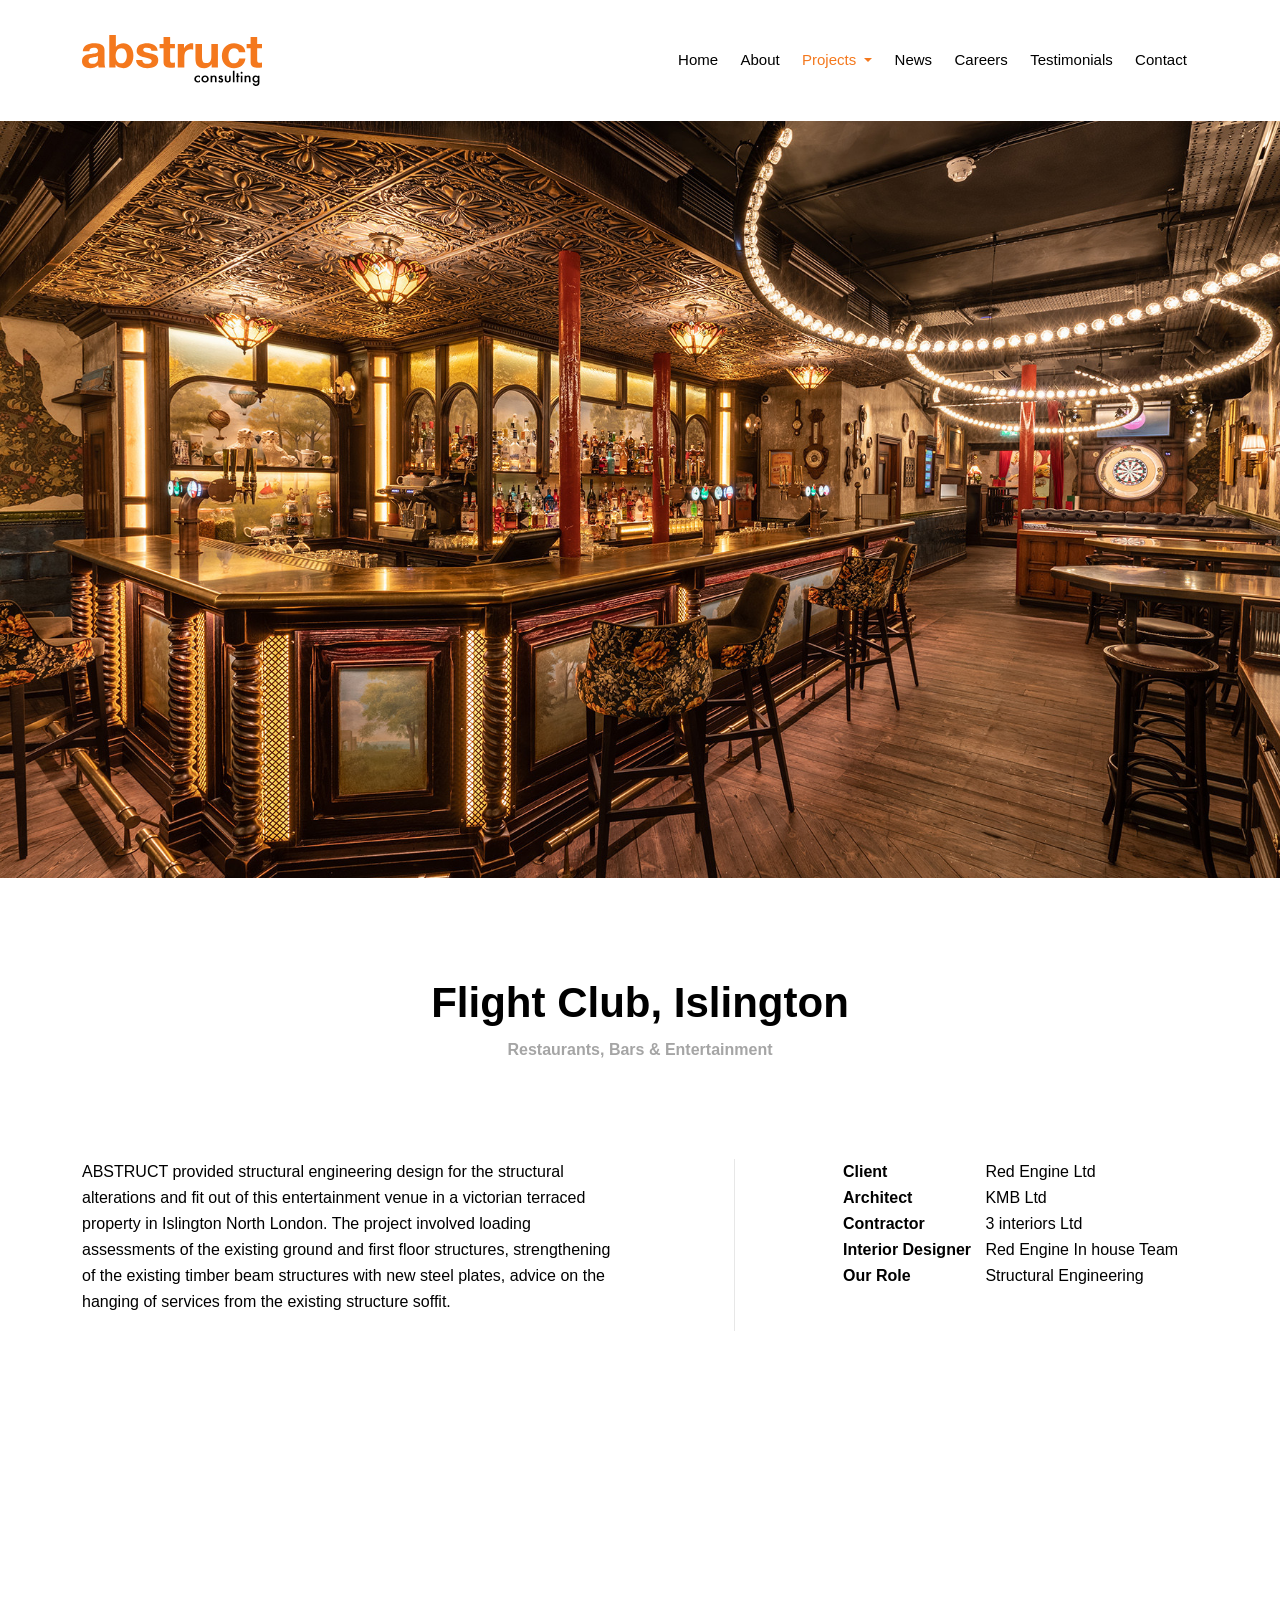
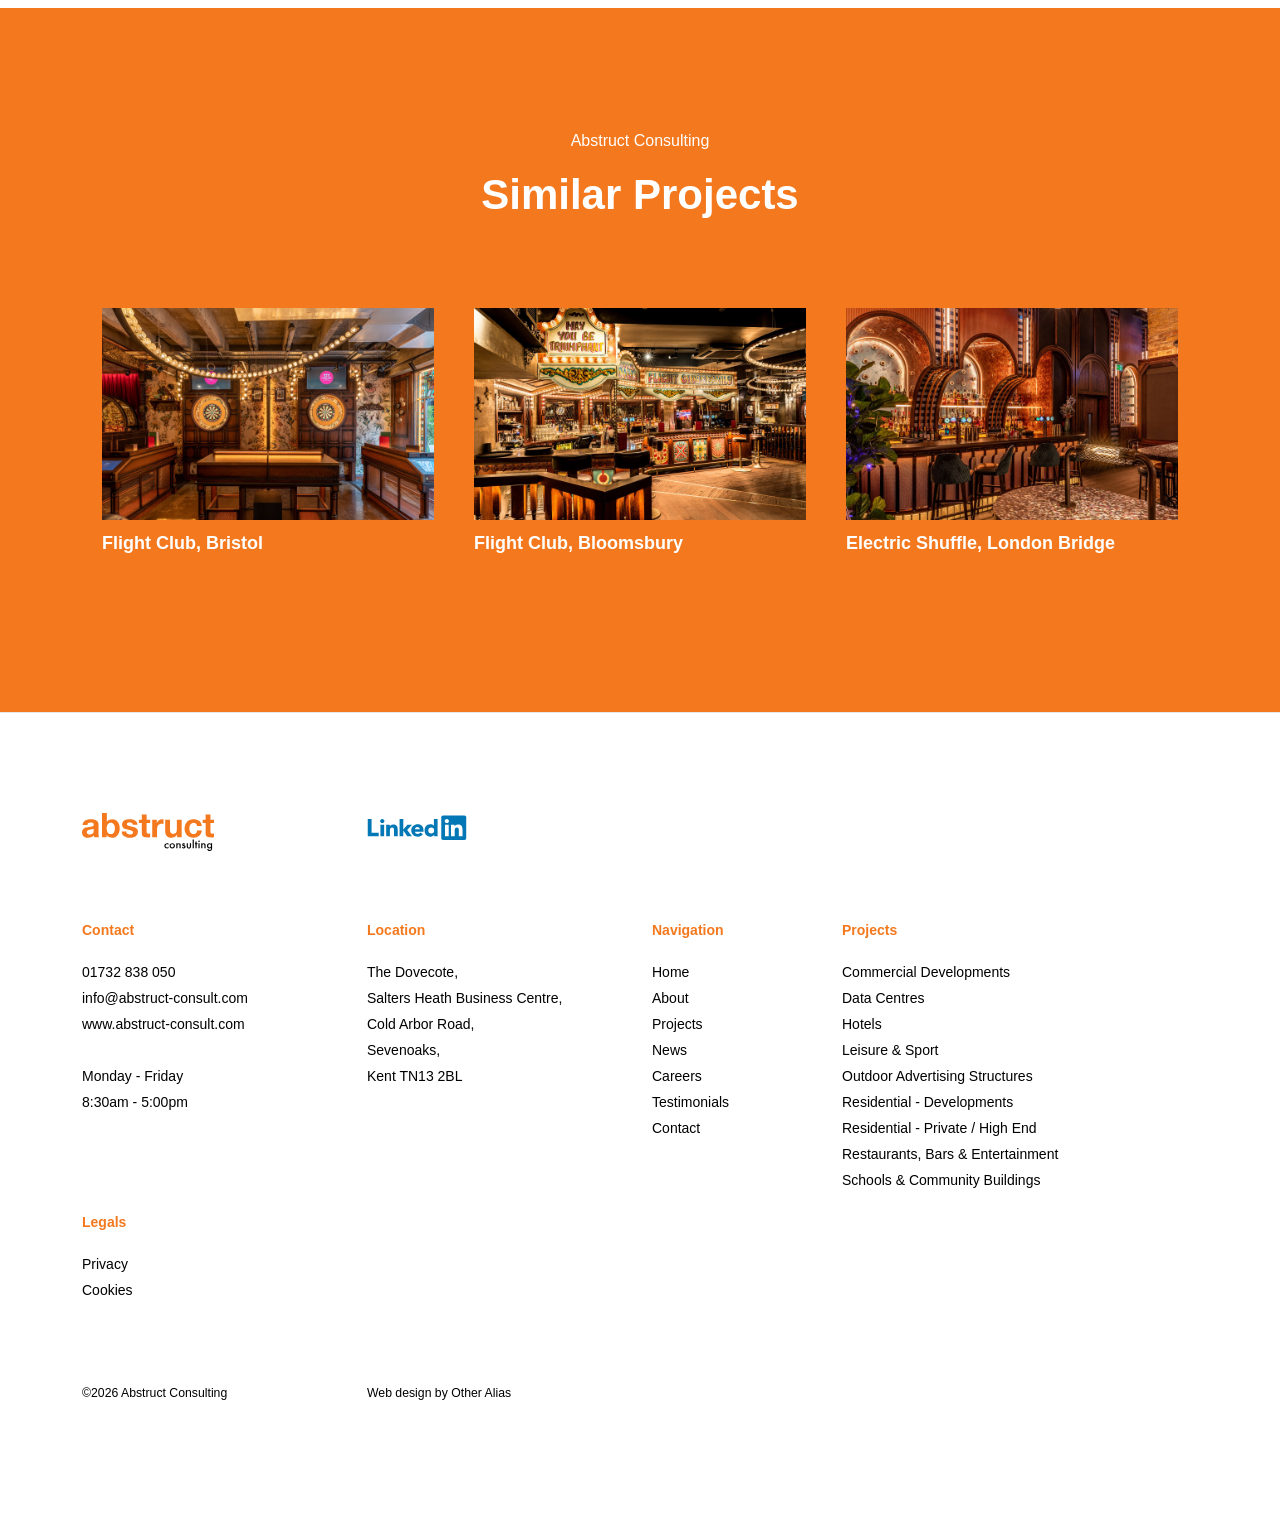
==== index.html @ fee6151c "ok" ====
<!DOCTYPE html>
<!-- saved from url=(0068)https://www.abstruct-consult.com/projects/view/flight-club-islington -->
<html lang="en"><head><meta http-equiv="Content-Type" content="text/html; charset=UTF-8">
	
	<meta name="viewport" content="width=device-width">
	<meta name="author" content="Other Alias">

	

	<title>Flight Club, Islington</title>
    <meta name="keywords" content="Abstruct Consulting, Expert structural, civil engineering">
    <meta name="description" content="Abstruct consulting is a UK based practice offering expert structural and civil engineering advice and design services on a large variety of projects.">
    <link rel="canonical" href="https://www.abstruct-consult.com/projects/view/flight-club-islington">
    <meta name="robots" content="INDEX, FOLLOW">
    <!-- Open Graph -->
    <meta property="og:title" content="Flight Club, Islington">
    <meta property="og:description" content="Abstruct consulting is a UK based practice offering expert structural and civil engineering advice and design services on a large variety of projects.">
    <meta property="og:type" content="article">
    
    <meta property="og:image" content="https://www.abstruct-consult.com/images/uploads/general/share.jpg">
    <!-- Twitter Card -->
    <meta property="twitter:title" content="Flight Club, Islington">
    <meta property="twitter:card" content="summary">
    <meta property="twitter:description" content="Abstruct consulting is a UK based practice offering expert structural and civil engineering advice and design services on a large variety of projects.">
    <meta property="twitter:image" content="https://www.abstruct-consult.com/images/uploads/general/share.jpg">

	<link rel="icon" href="https://www.abstruct-consult.com/assets/images/favicon.png">
	<link rel="apple-touch-icon" href="https://www.abstruct-consult.com/assets/images/apple-touch-icon.png">
	<link rel="stylesheet" href="./index_files/bootstrap.min.css">
	<link rel="stylesheet" href="./index_files/aos.min.css">
	<link rel="stylesheet" href="./index_files/all.min.css">
	<link rel="stylesheet" type="text/css" href="./index_files/slick.css">
	<link rel="stylesheet" type="text/css" href="./index_files/slick-theme.css">
	<link href="./index_files/custom.css" rel="stylesheet">

	<!-- Google tag (gtag.js) -->
	<script async="" src="./index_files/js"></script>
	<script>
        window.dataLayer = window.dataLayer || [];
        function gtag(){dataLayer.push(arguments);}
        gtag('js', new Date());

        gtag('config', 'G-FMLSV038MN');
	</script>


</head>
<body>

<nav class="navbar navbar-expand-lg navbar-light bg-white">
	<div class="container ptd1 ptm1 pbd1 pbm1">
		<a class="navbar-brand" href="https://www.abstruct-consult.com/">
			<img src="./index_files/abstruct-logo.svg" alt="Abstruct Consulting" width="180" class="">
		</a>
		<button class="navbar-toggler collapsed d-flex d-lg-none flex-column justify-content-around" type="button" data-bs-toggle="collapse" data-bs-target="#navbarSupportedContent" aria-controls="navbarSupportedContent" aria-expanded="false" aria-label="Toggle navigation">
			<span class="toggler-icon top-bar"></span>
			<span class="toggler-icon middle-bar"></span>
			<span class="toggler-icon bottom-bar"></span>
		</button>
		<div class="collapse navbar-collapse" id="navbarSupportedContent">

			<ul class="navbar-nav ms-auto mb-2 mb-lg-0">
				<li class="nav-item">
					<a class="nav-link " aria-current="page" href="https://www.abstruct-consult.com/">Home</a>
				</li>
				<li class="nav-item">
					<a class="nav-link " href="https://www.abstruct-consult.com/about">About</a>
				</li>
				<li class="nav-item dropdown">
					<a class="nav-link active dropdown-toggle" href="https://www.abstruct-consult.com/projects/view/flight-club-islington#" id="navbarDropdown" role="button" data-bs-toggle="dropdown" aria-expanded="false">
						Projects
					</a>
					<ul class="dropdown-menu" aria-labelledby="navbarDropdown">
						
							<li><a class="dropdown-item" href="https://www.abstruct-consult.com/projects/commercial-developments">Commercial Developments</a></li>
							<li><hr class="dropdown-divider"></li>
						
							<li><a class="dropdown-item" href="https://www.abstruct-consult.com/projects/data-centres">Data Centres</a></li>
							<li><hr class="dropdown-divider"></li>
						
							<li><a class="dropdown-item" href="https://www.abstruct-consult.com/projects/hotels">Hotels</a></li>
							<li><hr class="dropdown-divider"></li>
						
							<li><a class="dropdown-item" href="https://www.abstruct-consult.com/projects/leisure-sport">Leisure &amp; Sport</a></li>
							<li><hr class="dropdown-divider"></li>
						
							<li><a class="dropdown-item" href="https://www.abstruct-consult.com/projects/outdoor-advertising-structures">Outdoor Advertising Structures</a></li>
							<li><hr class="dropdown-divider"></li>
						
							<li><a class="dropdown-item" href="https://www.abstruct-consult.com/projects/residential-developments">Residential - Developments</a></li>
							<li><hr class="dropdown-divider"></li>
						
							<li><a class="dropdown-item" href="https://www.abstruct-consult.com/projects/residential-private-high-end">Residential - Private / High End</a></li>
							<li><hr class="dropdown-divider"></li>
						
							<li><a class="dropdown-item" href="https://www.abstruct-consult.com/projects/restaurants-bars-entertainment">Restaurants, Bars &amp; Entertainment</a></li>
							<li><hr class="dropdown-divider"></li>
						
							<li><a class="dropdown-item" href="https://www.abstruct-consult.com/projects/schools-community-buildings">Schools &amp; Community Buildings</a></li>
							
					</ul>
				</li>
				<li class="nav-item">
					<a class="nav-link " href="https://www.abstruct-consult.com/news">News</a>
				</li>
				<li class="nav-item">
					<a class="nav-link " href="https://www.abstruct-consult.com/careers">Careers</a>
				</li>
				<li class="nav-item">
					<a class="nav-link " href="https://www.abstruct-consult.com/testimonials">Testimonials</a>
				</li>
				<li class="nav-item">
					<a class="nav-link " href="https://www.abstruct-consult.com/contact">Contact</a>
				</li>
			</ul>

		</div>
	</div>
</nav>


	<!-- START SLICK CAROUSEL MOBILE -->
	<div class="slick d-lg-none slick-initialized slick-slider" style=""><button class="slick-prev slick-arrow" aria-label="Previous" type="button" style="">Previous</button>

		
			<div class="slick-list draggable" style="height: 0px;"><div class="slick-track" style="opacity: 1; width: 0px; transform: translate3d(0px, 0px, 0px);"><div class="slick-slide slick-cloned" data-slick-index="-1" id="" aria-hidden="true" tabindex="-1" style="width: 0px;">
				<div class="wide d-flex align-items-center" style="background-image:url(&#39;https://www.abstruct-consult.com/images/uploads/projects/_lg/FC-ISLINGTON-53.jpg&#39;);background-position: center top;">
					<div class="slick-hero-text">
						<span class="text-shadow">Flight Club, Islington</span>
					</div>
				</div>
			</div><div class="slick-slide" data-slick-index="0" aria-hidden="true" tabindex="-1" style="width: 0px;">
				<div class="wide d-flex align-items-center" style="background-image:url(&#39;https://www.abstruct-consult.com/images/uploads/projects/_lg/FC-ISLINGTON-6.jpg&#39;);background-position: center top;">
					<div class="slick-hero-text">
						<span class="text-shadow">Flight Club, Islington</span>
					</div>
				</div>
			</div><div class="slick-slide" data-slick-index="1" aria-hidden="true" tabindex="-1" style="width: 0px;">
				<div class="wide d-flex align-items-center" style="background-image:url(&#39;https://www.abstruct-consult.com/images/uploads/projects/_lg/FC-ISLINGTON-69.jpg&#39;);background-position: center top;">
					<div class="slick-hero-text">
						<span class="text-shadow">Flight Club, Islington</span>
					</div>
				</div>
			</div><div class="slick-slide slick-current slick-active" data-slick-index="2" aria-hidden="false" tabindex="0" style="width: 0px;">
				<div class="wide d-flex align-items-center" style="background-image:url(&#39;https://www.abstruct-consult.com/images/uploads/projects/_lg/FC-ISLINGTON-3.jpg&#39;);background-position: center top;">
					<div class="slick-hero-text">
						<span class="text-shadow">Flight Club, Islington</span>
					</div>
				</div>
			</div><div class="slick-slide" data-slick-index="3" aria-hidden="true" tabindex="-1" style="width: 0px;">
				<div class="wide d-flex align-items-center" style="background-image:url(&#39;https://www.abstruct-consult.com/images/uploads/projects/_lg/FC-ISLINGTON-58.jpg&#39;);background-position: center top;">
					<div class="slick-hero-text">
						<span class="text-shadow">Flight Club, Islington</span>
					</div>
				</div>
			</div><div class="slick-slide" data-slick-index="4" aria-hidden="true" tabindex="-1" style="width: 0px;">
				<div class="wide d-flex align-items-center" style="background-image:url(&#39;https://www.abstruct-consult.com/images/uploads/projects/_lg/FC-ISLINGTON-53.jpg&#39;);background-position: center top;">
					<div class="slick-hero-text">
						<span class="text-shadow">Flight Club, Islington</span>
					</div>
				</div>
			</div><div class="slick-slide slick-cloned" data-slick-index="5" id="" aria-hidden="true" tabindex="-1" style="width: 0px;">
				<div class="wide d-flex align-items-center" style="background-image:url(&#39;https://www.abstruct-consult.com/images/uploads/projects/_lg/FC-ISLINGTON-6.jpg&#39;);background-position: center top;">
					<div class="slick-hero-text">
						<span class="text-shadow">Flight Club, Islington</span>
					</div>
				</div>
			</div><div class="slick-slide slick-cloned" data-slick-index="6" id="" aria-hidden="true" tabindex="-1" style="width: 0px;">
				<div class="wide d-flex align-items-center" style="background-image:url(&#39;https://www.abstruct-consult.com/images/uploads/projects/_lg/FC-ISLINGTON-69.jpg&#39;);background-position: center top;">
					<div class="slick-hero-text">
						<span class="text-shadow">Flight Club, Islington</span>
					</div>
				</div>
			</div><div class="slick-slide slick-cloned" data-slick-index="7" id="" aria-hidden="true" tabindex="-1" style="width: 0px;">
				<div class="wide d-flex align-items-center" style="background-image:url(&#39;https://www.abstruct-consult.com/images/uploads/projects/_lg/FC-ISLINGTON-3.jpg&#39;);background-position: center top;">
					<div class="slick-hero-text">
						<span class="text-shadow">Flight Club, Islington</span>
					</div>
				</div>
			</div><div class="slick-slide slick-cloned" data-slick-index="8" id="" aria-hidden="true" tabindex="-1" style="width: 0px;">
				<div class="wide d-flex align-items-center" style="background-image:url(&#39;https://www.abstruct-consult.com/images/uploads/projects/_lg/FC-ISLINGTON-58.jpg&#39;);background-position: center top;">
					<div class="slick-hero-text">
						<span class="text-shadow">Flight Club, Islington</span>
					</div>
				</div>
			</div><div class="slick-slide slick-cloned" data-slick-index="9" id="" aria-hidden="true" tabindex="-1" style="width: 0px;">
				<div class="wide d-flex align-items-center" style="background-image:url(&#39;https://www.abstruct-consult.com/images/uploads/projects/_lg/FC-ISLINGTON-53.jpg&#39;);background-position: center top;">
					<div class="slick-hero-text">
						<span class="text-shadow">Flight Club, Islington</span>
					</div>
				</div>
			</div></div></div>
		
			
		
			
		
			
		
			
		

	<button class="slick-next slick-arrow" aria-label="Next" type="button" style="">Next</button></div>
	<!-- END SLICK CAROUSEL MOBILE -->

	<!-- START SLICK CAROUSEL -->
	<div class="slick d-none d-lg-block slick-initialized slick-slider"><button class="slick-prev slick-arrow" aria-label="Previous" type="button" style="">Previous</button>

		
			<div class="slick-list draggable" style="height: 756.797px;"><div class="slick-track" style="opacity: 1; width: 15136px; transform: translate3d(-2752px, 0px, 0px);"><div class="slick-slide slick-cloned" data-slick-index="-1" id="" aria-hidden="true" tabindex="-1" style="width: 1376px;">
				<img src="./index_files/FC-ISLINGTON-53.jpg" class="img-fluid" width="100%" alt="Flight Club, Islington">
			</div><div class="slick-slide" data-slick-index="0" aria-hidden="true" tabindex="-1" style="width: 1376px;">
				<img src="./index_files/FC-ISLINGTON-6.jpg" class="img-fluid" width="100%" alt="Flight Club, Islington">
			</div><div class="slick-slide slick-current slick-active" data-slick-index="1" aria-hidden="false" tabindex="0" style="width: 1376px;">
				<img src="./index_files/FC-ISLINGTON-69.jpg" class="img-fluid" width="100%" alt="Flight Club, Islington">
			</div><div class="slick-slide" data-slick-index="2" aria-hidden="true" tabindex="-1" style="width: 1376px;">
				<img src="./index_files/FC-ISLINGTON-3.jpg" class="img-fluid" width="100%" alt="Flight Club, Islington">
			</div><div class="slick-slide" data-slick-index="3" aria-hidden="true" tabindex="-1" style="width: 1376px;">
				<img src="./index_files/FC-ISLINGTON-58.jpg" class="img-fluid" width="100%" alt="Flight Club, Islington">
			</div><div class="slick-slide" data-slick-index="4" aria-hidden="true" tabindex="-1" style="width: 1376px;">
				<img src="./index_files/FC-ISLINGTON-53.jpg" class="img-fluid" width="100%" alt="Flight Club, Islington">
			</div><div class="slick-slide slick-cloned" data-slick-index="5" id="" aria-hidden="true" tabindex="-1" style="width: 1376px;">
				<img src="./index_files/FC-ISLINGTON-6.jpg" class="img-fluid" width="100%" alt="Flight Club, Islington">
			</div><div class="slick-slide slick-cloned" data-slick-index="6" id="" aria-hidden="true" tabindex="-1" style="width: 1376px;">
				<img src="./index_files/FC-ISLINGTON-69.jpg" class="img-fluid" width="100%" alt="Flight Club, Islington">
			</div><div class="slick-slide slick-cloned" data-slick-index="7" id="" aria-hidden="true" tabindex="-1" style="width: 1376px;">
				<img src="./index_files/FC-ISLINGTON-3.jpg" class="img-fluid" width="100%" alt="Flight Club, Islington">
			</div><div class="slick-slide slick-cloned" data-slick-index="8" id="" aria-hidden="true" tabindex="-1" style="width: 1376px;">
				<img src="./index_files/FC-ISLINGTON-58.jpg" class="img-fluid" width="100%" alt="Flight Club, Islington">
			</div><div class="slick-slide slick-cloned" data-slick-index="9" id="" aria-hidden="true" tabindex="-1" style="width: 1376px;">
				<img src="./index_files/FC-ISLINGTON-53.jpg" class="img-fluid" width="100%" alt="Flight Club, Islington">
			</div></div></div>
		
			
		
			
		
			
		
			
		

	<button class="slick-next slick-arrow" aria-label="Next" type="button" style="">Next</button></div>
	<!-- END SLICK CAROUSEL -->

	<section class="bg-white">

		<div class="container ptd5 ptm6 pbd4 pbm5">
			<div class="row">

				<div class="col-lg-12 pbd4 pbm2">
					<h1 class="text-center">Flight Club, Islington</h1>
					<p class="text-project-category">Restaurants, Bars &amp; Entertainment</p>
				</div>

				<div class="col-lg-6">
					<p>ABSTRUCT provided structural engineering design for the structural alterations and fit out of this entertainment venue in a victorian terraced property in Islington North London. The project involved loading assessments of the existing ground and first floor structures, strengthening of the existing timber beam structures with new steel plates, advice on the hanging of services from the existing structure soffit.</p>
				</div>

				

					<div class="col-lg-1 vertical-divider"></div>

					<div class="col-lg-4 offset-lg-1 ptm2">
						<table style="width:100%">
							
								<tbody><tr>
									<td valign="top" style="width: 40%"><strong>Client</strong></td>
									<td valign="top" style="width: 60%">Red Engine Ltd</td>
								</tr>
							
								<tr>
									<td valign="top" style="width: 40%"><strong>Architect</strong></td>
									<td valign="top" style="width: 60%">KMB Ltd</td>
								</tr>
							
								<tr>
									<td valign="top" style="width: 40%"><strong>Contractor</strong></td>
									<td valign="top" style="width: 60%">3 interiors Ltd</td>
								</tr>
							
								<tr>
									<td valign="top" style="width: 40%"><strong>Interior Designer</strong></td>
									<td valign="top" style="width: 60%">Red Engine In house Team</td>
								</tr>
							
								<tr>
									<td valign="top" style="width: 40%"><strong>Our Role</strong></td>
									<td valign="top" style="width: 60%">Structural Engineering</td>
								</tr>
							
						</tbody></table>
					</div>

				

			</div>
		</div>

	</section>






<section class="bg-white">
	<div class="container ptm3 pbd2">
		<div class="row">

			

			

			

			



			


			





			

			

			

			

		</div>
	</div>
</section>


<div class="container">
	<div class="row">
		<div class="col-md-12">
<iframe width="100%" height="auto" src="https://www.youtube.com/embed/Lmo6R65x7lo?si=hekTamkoslHBhapi" title="YouTube video player" frameborder="0" allow="accelerometer; autoplay; clipboard-write; encrypted-media; gyroscope; picture-in-picture; web-share" referrerpolicy="strict-origin-when-cross-origin" allowfullscreen></iframe>

		</div>
	</div>
</div>





	

		<section class="bg-orange">
			<div class="container ptd6 ptm6 pbd4 pbm4">
				<div class="row">
					<div class="col-lg-12 text-center text-white">
						<p>Abstruct Consulting</p>
						<h1 class="pbd4 pbm4">Similar Projects</h1>
					</div>

					<div class="d-lg-flex justify-content-lg-center">

						
							<div class="col-lg-4 pbd3 pbm3 ps1">
								<a href="https://www.abstruct-consult.com/projects/view/flight-club-bristol" class="no-underline">
									<img src="./index_files/FC-BRISTOL-9.jpg" alt="Flight Club, Bristol" class="img-fluid">
									<p class="text-project-thumb text-white">Flight Club, Bristol</p>
								</a>
							</div>
						
							<div class="col-lg-4 pbd3 pbm3 ps1">
								<a href="https://www.abstruct-consult.com/projects/view/flight-club-bloomsbury" class="no-underline">
									<img src="./index_files/Flight_Club_Bloomsbury_G3A5576.jpg" alt="Flight Club, Bloomsbury" class="img-fluid">
									<p class="text-project-thumb text-white">Flight Club, Bloomsbury</p>
								</a>
							</div>
						
							<div class="col-lg-4 pbd3 pbm3 ps1">
								<a href="https://www.abstruct-consult.com/projects/view/electric-shuffle-london-bridge" class="no-underline">
									<img src="./index_files/ES-London-Bridge-132.jpg" alt="Electric Shuffle, London Bridge" class="img-fluid">
									<p class="text-project-thumb text-white">Electric Shuffle, London Bridge</p>
								</a>
							</div>
						

					</div>

				</div>
			</div>
		</section>

	

	<div class="header-line"></div>


<footer class="bg-white">
	<div class="container ptd3 ptm3 pbd5 pbm5">
		<div class="row">

			<div class="col-lg-3 ptd2 ptm2 pbd3 pbm3">
				<img src="./index_files/abstruct-logo.svg" alt="Abstruct Consulting" width="132" class="">
			</div>

			<div class="col-lg-3 ptd2 ptm2 pbd3 pbm3">
				<p>
					<a href="https://www.linkedin.com/company/abstruct-consulting/" target="_blank" class="ftr-social"><img src="./index_files/linkedin-logo.svg" alt="LinkedIn" width="100"></a>
				</p>
			</div>

			<div class="clearfix"></div>

			<div class="col-lg-3 pbm3">
				<p class="text-orange">
					<strong>Contact</strong>
				</p>
				<p>
					<a href="tel:+441732838050" class="no-underline">01732 838 050</a><br>
					<a href="mailto:info@abstruct-consult.com" class="no-underline">info@abstruct-consult.com</a><br>
					www.abstruct-consult.com<br>
					<br>
					Monday - Friday<br>
					8:30am - 5:00pm
				</p>
			</div>

			<div class="col-lg-3 pbm3">
				<p class="text-orange">
					<strong>Location</strong>
				</p>
				<p>
					The Dovecote,<br>
					Salters Heath Business Centre,<br>
					Cold Arbor Road,<br>
					Sevenoaks,<br>
					Kent TN13 2BL
				</p>
			</div>
			<div class="col-lg-2 col-6 pbm3">
				<p class="text-orange">
					<strong>Navigation</strong>
				</p>
				<p>
					<a href="https://www.abstruct-consult.com/" class="no-underline">Home</a><br>
					<a href="https://www.abstruct-consult.com/about" class="no-underline">About</a><br>
					<a href="https://www.abstruct-consult.com/projects" class="no-underline">Projects</a><br>
					<a href="https://www.abstruct-consult.com/news" class="no-underline">News</a><br>
					<a href="https://www.abstruct-consult.com/careers" class="no-underline">Careers</a><br>
					<a href="https://www.abstruct-consult.com/testimonials" class="no-underline">Testimonials</a><br>
					<a href="https://www.abstruct-consult.com/contact" class="no-underline">Contact</a>
				</p>
			</div>
			<div class="col-lg-4 col-6 pbm3">
				<p class="text-orange">
					<strong>Projects</strong>
				</p>
				<p>
					
						<a href="https://www.abstruct-consult.com/projects/commercial-developments" class="no-underline">Commercial Developments</a><br>
					
						<a href="https://www.abstruct-consult.com/projects/data-centres" class="no-underline">Data Centres</a><br>
					
						<a href="https://www.abstruct-consult.com/projects/hotels" class="no-underline">Hotels</a><br>
					
						<a href="https://www.abstruct-consult.com/projects/leisure-sport" class="no-underline">Leisure &amp; Sport</a><br>
					
						<a href="https://www.abstruct-consult.com/projects/outdoor-advertising-structures" class="no-underline">Outdoor Advertising Structures</a><br>
					
						<a href="https://www.abstruct-consult.com/projects/residential-developments" class="no-underline">Residential - Developments</a><br>
					
						<a href="https://www.abstruct-consult.com/projects/residential-private-high-end" class="no-underline">Residential - Private / High End</a><br>
					
						<a href="https://www.abstruct-consult.com/projects/restaurants-bars-entertainment" class="no-underline">Restaurants, Bars &amp; Entertainment</a><br>
					
						<a href="https://www.abstruct-consult.com/projects/schools-community-buildings" class="no-underline">Schools &amp; Community Buildings</a><br>
	
				</p>
			</div>
			<div class="col-lg-12 col-12 pbm3">
				<p class="text-orange">
					<strong>Legals</strong>
				</p>
				<p>
					<a href="https://www.abstruct-consult.com/privacy" class="no-underline">Privacy</a><br>
					
					<a href="https://www.abstruct-consult.com/cookies" class="no-underline">Cookies</a><br>
				</p>
			</div>
			<div class="col-lg-3 ptd3">
				<p class="">
					<small>
						©2026 Abstruct Consulting
					</small>
				</p>
			</div>

			<div class="col-lg-3 ptd3 pbm3">
				<p>
					<small>
						<a href="https://www.otheralias.com/" target="_blank" class="no-underline">Web design by Other Alias</a>
					</small>
				</p>
			</div>
		</div>
	</div>
</footer>
<script src="./index_files/jquery-3.5.1.min.js"></script>
<script src="./index_files/bootstrap.bundle.min.js"></script>

<script type="text/javascript" src="./index_files/slick.min.js"></script>
<script>
    $(document).ready(function(){
        $('.slick').slick({
            dots: false,
            infinite: true,
            speed: 300,
            autoplay: true,
            adaptiveHeight: true,
            arrows: true,
            autoplaySpeed: 5000,
            cssEase:"cubic-bezier(0.2, 0.4, 0.4, 0.9)",
            swipeToSlide: true,
            accessibility: true
        });
    });
</script>

<script src="./index_files/scripts.js"></script>

</body></html>
---- index_files/custom.css ----
/* ---------------------------------------------- */
/* TYPOGRAPHY
/* ---------------------------------------------- */

p {
    font-family: Helvetica, Arial, sans-serif;
    font-weight: normal; 
    font-style: normal;
    font-size: 16px;
    line-height: 26px;
}

b, strong {
    font-weight: bold;
}

h1, h2, h3, h4, h5, h6 {
    font-family: Helvetica, Arial, sans-serif;
    font-weight: bold; 
    font-style: normal;
}

h1 {
    font-size: 42px;
}

h2 {
    font-size: 34px;
}

@media (max-width: 991px){
    h1 {
        font-size: 30px;
    }

    h2 {
        font-size: 20px;
    }
}

.ls1 {
    letter-spacing: 1px;
}

.ls2 {
    letter-spacing: 2px;
}


/* ---------------------------------------------- */
/* GENERAL
/* ---------------------------------------------- */

body {
    font-family: Helvetica, Arial, sans-serif; 
    font-size: 16px;
    color: #000000;    
}

a {
    color: #000000;
}

.no-underline {
    text-decoration: none;
}

a:hover.no-underline {
    text-decoration: underline;
}

a:hover {
    color: #000000;
    text-decoration: none;
}

::selection { 
  background: #000000; /* WebKit/Blink Browsers */
  color: #ffffff;
}
::-moz-selection {
  background: #000000; /* Gecko Browsers */
  color: #ffffff;
}

/* ---------------------------------------------- */
/* HOME
/* ---------------------------------------------- */

body,html {
    height: 100%;
}


@media (max-width: 991px){
    .wide {
        width:100%;
        height:100%;
        height:calc(100% + 2px);
        background-size:cover;;
        background-position: center center;
        margin-top: 10px;
        height: 560px;
    }
}

.hp.bg-light-grey .hph2 {
    color: #000000;
}

.hp.bg-orange .hph2, .hp.bg-orange p {
    color: #ffffff;
}

.hp.bg-black .hph2, .hp.bg-black p {
    color: #ffffff;
}



/* ---------------------------------------------- */
/* SLICK
/* ---------------------------------------------- */

.slick-prev, .slick-next {
    top: 50%;
    width: 65px;
    height: 65px;
    padding: 0;
}

.slick-prev:before, .slick-next:before {
    opacity: 1;
}

.slick-prev:hover:before, .slick-prev:focus:before, .slick-next:hover:before, .slick-next:focus:before {
    opacity: 0.9;
}

.slick-slide {
    position: relative;
}

.text-shadow {
    text-shadow: 0px 0px 19px rgba(0,0,0,0.5);
}

.slick-hero-text {
    position: absolute;
    top: 50%;
    left: 50%;
    z-index: 1;
    transform: translate(-50%, -50%);
    color: #ffffff;
    font-weight: bold;
    font-size: 42px;
    line-height: 48px;
    text-align: center;
}

@media (max-width: 991px){
    .slick-hero-text {
        font-size: 32px;
        line-height: 40px;
    }
}

@media screen and (max-width: 767px) {
    .slick-next {
        right: 0px;
    }
    .slick-prev {
        left: 0px;
    }
}

/* ---------------------------------------------- */
/* NAVBAR
/* ---------------------------------------------- */

.navbar-toggler {
    width: 20px;
    height: 20px;
    position: relative;
    transition: .5s ease-in-out;
}

.navbar-toggler,
.navbar-toggler:focus,
.navbar-toggler:active,
.navbar-toggler-icon:focus {
    outline: none;
    box-shadow: none;
    border: 0;
    position: relative;
}

.navbar-toggler span {
    margin: 0;
    padding: 0;
}

.toggler-icon {
    display: block;
    position: absolute;
    height: 2px;
    width: 100%;
    background: #000000;
    border-radius: 1px;
    opacity: 1;
    left: 0;
    transform: rotate(0deg);
    transition: .25s ease-in-out;
}

.middle-bar {
    margin-top: 0px;
}


/* State when the navbar is collapsed */

.navbar-toggler.collapsed .top-bar {
    position: absolute;
    top: 0px;
    transform: rotate(0deg);
}

.navbar-toggler.collapsed .middle-bar {
    opacity: 1;
    position: absolute;
    top: 7px;
    filter: alpha(opacity=100);
}

.navbar-toggler.collapsed .bottom-bar {
    position: absolute;
    top: 14px;
    transform: rotate(0deg);
}

/* when navigation is clicked */

.navbar-toggler .top-bar {
    top: inherit;
    transform: rotate(135deg);
}

.navbar-toggler .middle-bar {
    opacity: 0;
    top: inherit;
    filter: alpha(opacity=0);
}

.navbar-toggler .bottom-bar {
    top: inherit;
    transform: rotate(-135deg);
}


.navbar-light .navbar-nav .nav-link {
    color: rgba(0,0,0,1);
    font-size: 15px;
}

@media (min-width: 992px) {
    .navbar-expand-lg .navbar-nav .dropdown-menu {
        -webkit-box-shadow: 0px 0px 35px 1px rgb(0 0 0 / 10%);
        box-shadow: 0px 0px 35px 1px rgb(0 0 0 / 10%);
    }
}


.navbar-light .navbar-nav .nav-link:focus, .navbar-light .navbar-nav .nav-link:hover {
    color: rgba(244,120,29,1);
}

@media (min-width: 992px) {
    .navbar-expand-lg .navbar-nav .nav-link {
        padding-right: 0.7rem;
        padding-left: 0.7rem;
    }
    .navbar-nav {
        padding-top: 0px;
        padding-bottom: 0px
    }
    .navbar {
        padding-top: 10px;
        padding-bottom: 10px;
    }
}

@media (max-width: 991px) {
    .navbar-nav {
        padding-top: 40px;
        padding-bottom: 25px
    }
    .navbar {
        padding-top: 14px;
        padding-bottom: 10px;
    }
    .dropdown-divider {
        margin: 0.5rem 13px 0.5rem 0;
    }
}

.dropdown-menu {
    min-width: 10rem;
    padding: 0.5rem 0;
    margin: 0;
    margin-left: -21px;
    font-size: 15px;
    color: #000000;
    border: none;
    border-radius: 0rem;
}

.dropdown-item {
    padding: 0.8rem 6rem 0.8rem 2rem;
    font-weight: 400;
    color: #000000;
}

hr {
    opacity: .1;
}

.nav-link {
    padding: 1rem 1rem;
}

.dropdown-item:focus, .dropdown-item:hover {
    color: rgba(244,120,29,1);
    background-color: #ffffff;
    transition: 0.2s;
}


.navbar-light .navbar-nav .nav-link.active, .navbar-light .navbar-nav .show>.nav-link {
    color: #F4781D;
}

.header-line {
    border-top: 1px solid #E7E7E7;
}

/* ---------------------------------------------- */
/* BUTTONS BTNS
/* ---------------------------------------------- */

.btn {
    display: inline-block;    
    padding: 14px 30px;
    font-size: 14px;
    border-radius: 5px;
    letter-spacing: 1px;
}

.btn-primary {
    color: #fff;
    background-color: #000000;
    border-color: #000000;
}

.btn-primary:hover {
    color: #FFFFFF;
    background-color: #F4781D;
    border-color: #F4781D;
}

.btn-secondary {
    color: #000000;
    background-color: #ffffff;
    border-color: #ffffff;
}

.btn-secondary:hover {
    color: #FFFFFF;
    background-color: #000000;
    border-color: #000000;
}


/* ---------------------------------------------- */
/* PROJECTS LANDING
/* ---------------------------------------------- */

.text-project-thumb {
    color: #000000;
    font-size: 18px;
    font-weight: bold;
    padding-top: 10px;
}

/* ---------------------------------------------- */
/* PROJECTS VIEW
/* ---------------------------------------------- */

.text-project-category {
    color: #A5A5A5;
    font-weight: bold;
    font-size: 16px;
    text-align: center;
}
.vertical-divider {
    border-right: 1px solid #E7E7E7;
}


/* ---------------------------------------------- */
/* NEWS LANDING
/* ---------------------------------------------- */

.btm-shadow {
    height:  80px;
    background: rgb(0,0,0);
    background: -moz-linear-gradient(180deg, rgba(0,0,0,0.12) 0%, rgba(0,0,0,0) 100%);
    background: -webkit-linear-gradient(180deg, rgba(0,0,0,0.12) 0%, rgba(0,0,0,0) 100%);
    background: linear-gradient(180deg, rgba(0,0,0,0.12) 0%, rgba(0,0,0,0) 100%);
    filter: progid:DXImageTransform.Microsoft.gradient(startColorstr="#000000",endColorstr="#000000",GradientType=1);
    }

.wysiwyg img {
    width: 100%;
}

/* ---------------------------------------------- */
/* ABOUT / TEAM
/* ---------------------------------------------- */

.greyscale {
    filter: grayscale(100%);
}

.team-container:hover .greyscale {
    filter: grayscale(0%);
}

.team-container {
    padding-bottom: 20px;
}


/* ---------------------------------------------- */
/* TESTIMONIALS
/* ---------------------------------------------- */

@media (min-width: 991px) {
    .testimonial-bubble {
        background-image: url(/assets/images/testimonial-bubble-grey.svg);
        background-repeat: no-repeat;
        background-position: center center
    }
}
/* ---------------------------------------------- */
/* CONTACT
/* ---------------------------------------------- */

#map_canvas {
    width: 100%;
    height: 600px;
}


/* ---------------------------------------------- */
/* FOOTER
/* ---------------------------------------------- */

a:hover.ftr-social {
    color: #F4781D;
    transition: .3s;
}

footer p {
    font-size: 14px;
}

@media (max-width: 991px) {
    footer p {
        line-height: 32px;
    }
}

/* ---------------------------------------------- */
/* TEXT COLOURS
/* ---------------------------------------------- */

.text-orange {
    color: #F4781D;
}

.text-body-text {
    color: #591910;
}

.text-light-grey {
    color: #f5f5f5;
}

.text-mid-grey {
    color: #bbbbbb;
}

.text-dark-grey {
    color: #898989;
}

.text-white {
    color: #ffffff;
}

.text-black {
    color: #000000;
}

.text-off-black {
    color: #333333;
}

/* ---------------------------------------------- */
/* BACKGROUND COLOURS
/* ---------------------------------------------- */

.bg-brown {
    background: #591910;
}

.bg-orange {
    background: #F4781D;
}

.bg-light-grey {
    background: #f5f5f5;
}

.bg-white {
    background: #ffffff;
}

.bg-black {
    background: #000000;
}

.bg-off-black {
    background: #333333;
}



/* ---------------------------------------------- */
/* LAYOUT TEXT COLS 2
/* ---------------------------------------------- */

@media screen and (min-width: 768px) {
    .text-columns-2 {
        -webkit-column-count: 2;
        -moz-column-count: 2;
        column-count: 2;
        -webkit-column-gap: 80px;
        -moz-column-gap: 80px;
        column-gap: 80px;
    }
}

/* ---------------------------------------------- /*
 * EMBED FOR RESPONSIVE YOUTUBE VIDEO
/* ---------------------------------------------- */

.embed-container {
    position: relative;
    padding-bottom: 56.25%;
    height: 0; overflow: hidden;
    max-width: 100%;
}

.embed-container iframe, .embed-container object, .embed-container embed {
    position: absolute;
    top: 0;
    left: 0;
    width: 100%;
    height: 100%;
}


/* ---------------------------------------------- */
/* LAYOUT - PADDING
/* ---------------------------------------------- */

.psn {
    padding-left: 0px !important;
    padding-right: 0px !important;
}
.ps1 {
    padding-left: 20px;
    padding-right: 20px;
}
.ps2 {
    padding-left: 30px;
    padding-right: 30px;
}
.ps3 {
    padding-left: 40px;
    padding-right: 40px;
}
.pln {
    padding-left: 0px;
}
.prn {
    padding-right: 0px;
}

/* ---------------------------------------------- */
/* LAYOUT
/* ---------------------------------------------- */

@media (min-width: 992px){

    .ptd6 {
        padding-top: 120px;
    }
    .ptd5 {
        padding-top: 100px;
    }
    .ptd4 {
        padding-top: 80px;
    }
    .ptd3 {
        padding-top: 60px;
    }
    .ptd2 {
        padding-top: 40px;
    }
    .ptd1 {
        padding-top: 20px;
    }
    .pbd6 {
        padding-bottom: 120px;
    }
    .pbd5 {
        padding-bottom: 100px;
    }
    .pbd4 {
        padding-bottom: 80px;
    }
    .pbd3 {
        padding-bottom: 60px;
    }
    .pbd2 {
        padding-bottom: 40px;
    }
    .pbd1 {
        padding-bottom: 20px;
    }
    .tdc {
        text-align: center;
    }
    .tdl {
        text-align: left;
    }
    .tdr {
        text-align: right;
    }

}

/* ---------------------------------------------- */
/* SMALLER DEVICES
/* ---------------------------------------------- */

@media (max-width: 991px){

    .ptm6 {
        padding-top: 60px;
    }
    .ptm5 {
        padding-top: 50px;
    }
    .ptm4 {
        padding-top: 40px;
    }
    .ptm3 {
        padding-top: 30px;
    }
    .ptm2 {
        padding-top: 20px;
    }
    .ptm1 {
        padding-top: 10px;
    }
    .pbm6 {
        padding-bottom: 60px;
    }
    .pbm5 {
        padding-bottom: 50px;
    }
    .pbm4 {
        padding-bottom: 40px;
    }
    .pbm3 {
        padding-bottom: 30px;
    }
    .pbm2 {
        padding-bottom: 20px;
    }
    .pbm1 {
        padding-bottom: 10px;
    }
    .tmc {
        text-align: center;
    }
    .tml {
        text-align: left;
    }
    .tmr {
        text-align: right;
    }
    .container {
        padding-left: 35px;
        padding-right: 35px;
    }

}


/* ---------------------------------------------- /*
 * LARGE BREAK POINT
/* ---------------------------------------------- */

@media only screen and (min-width : 1440px) {
    .container {
        max-width: 1300px;
    }
}
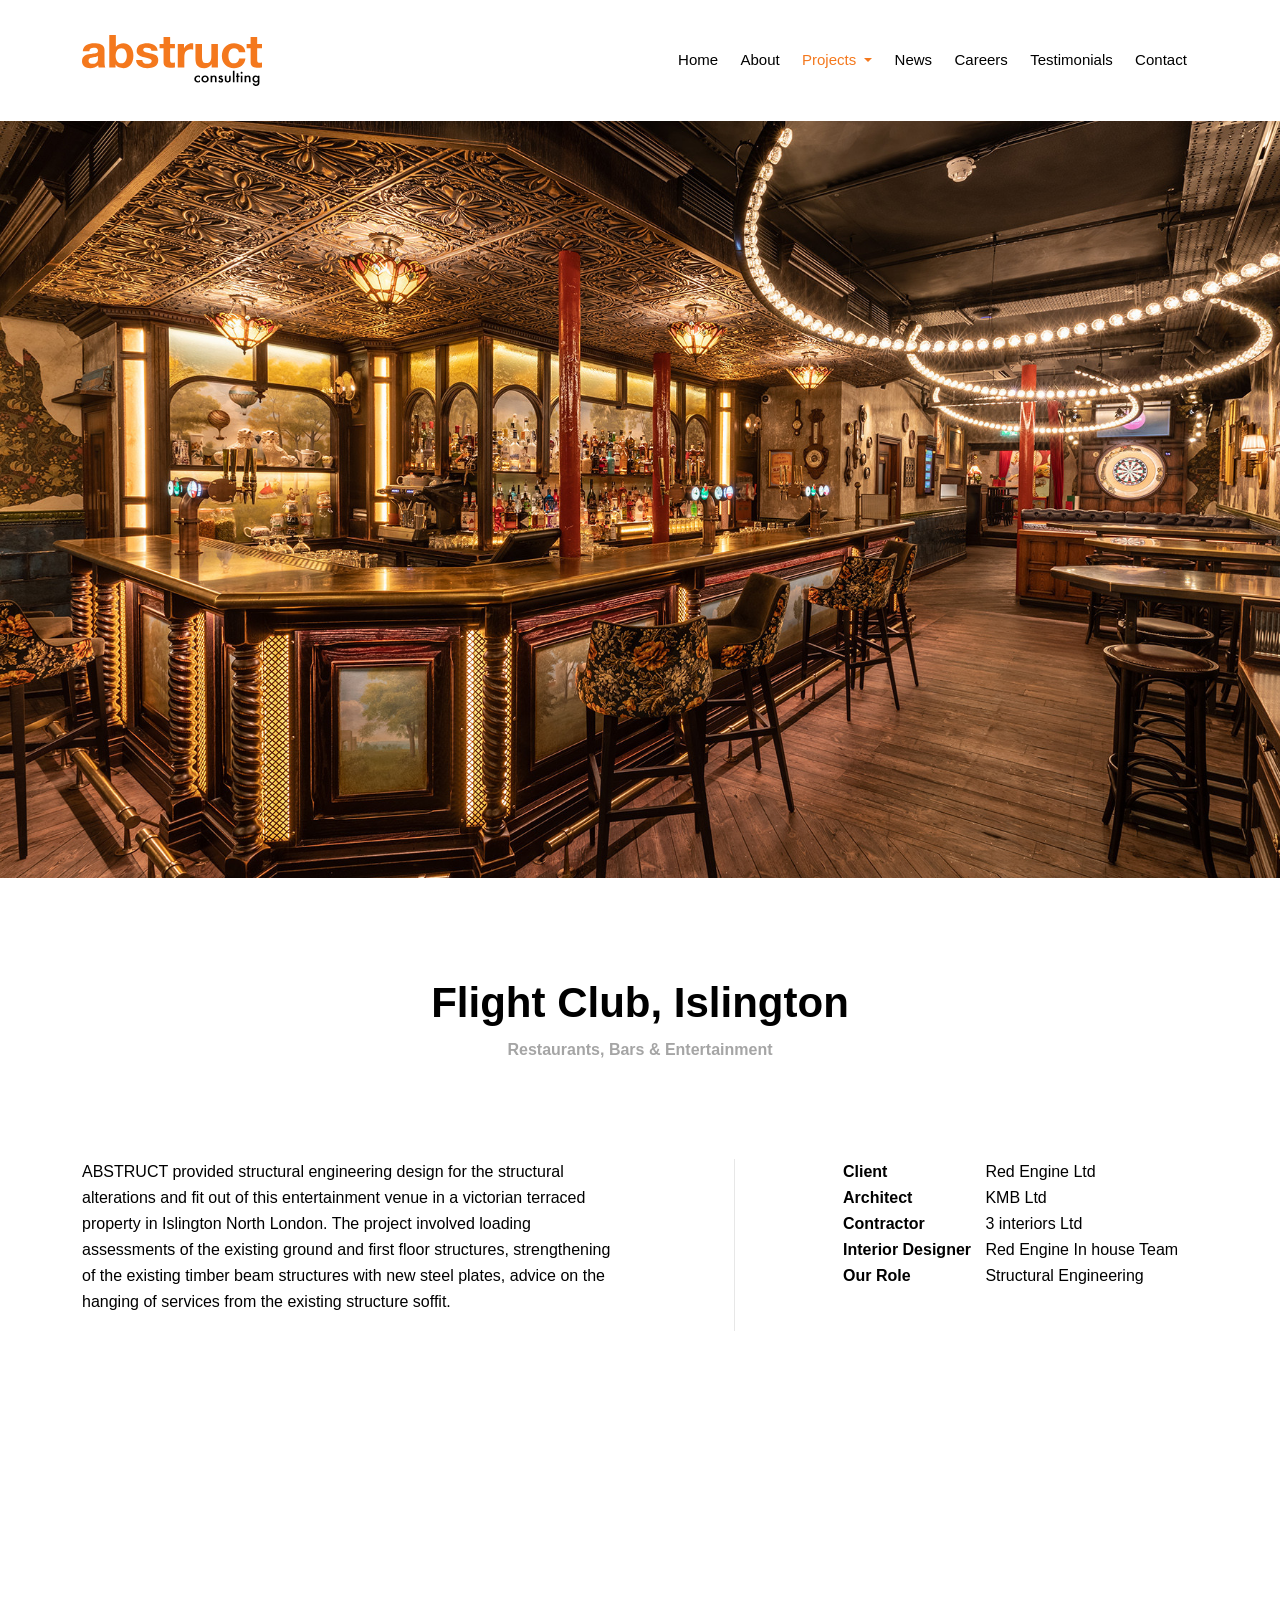
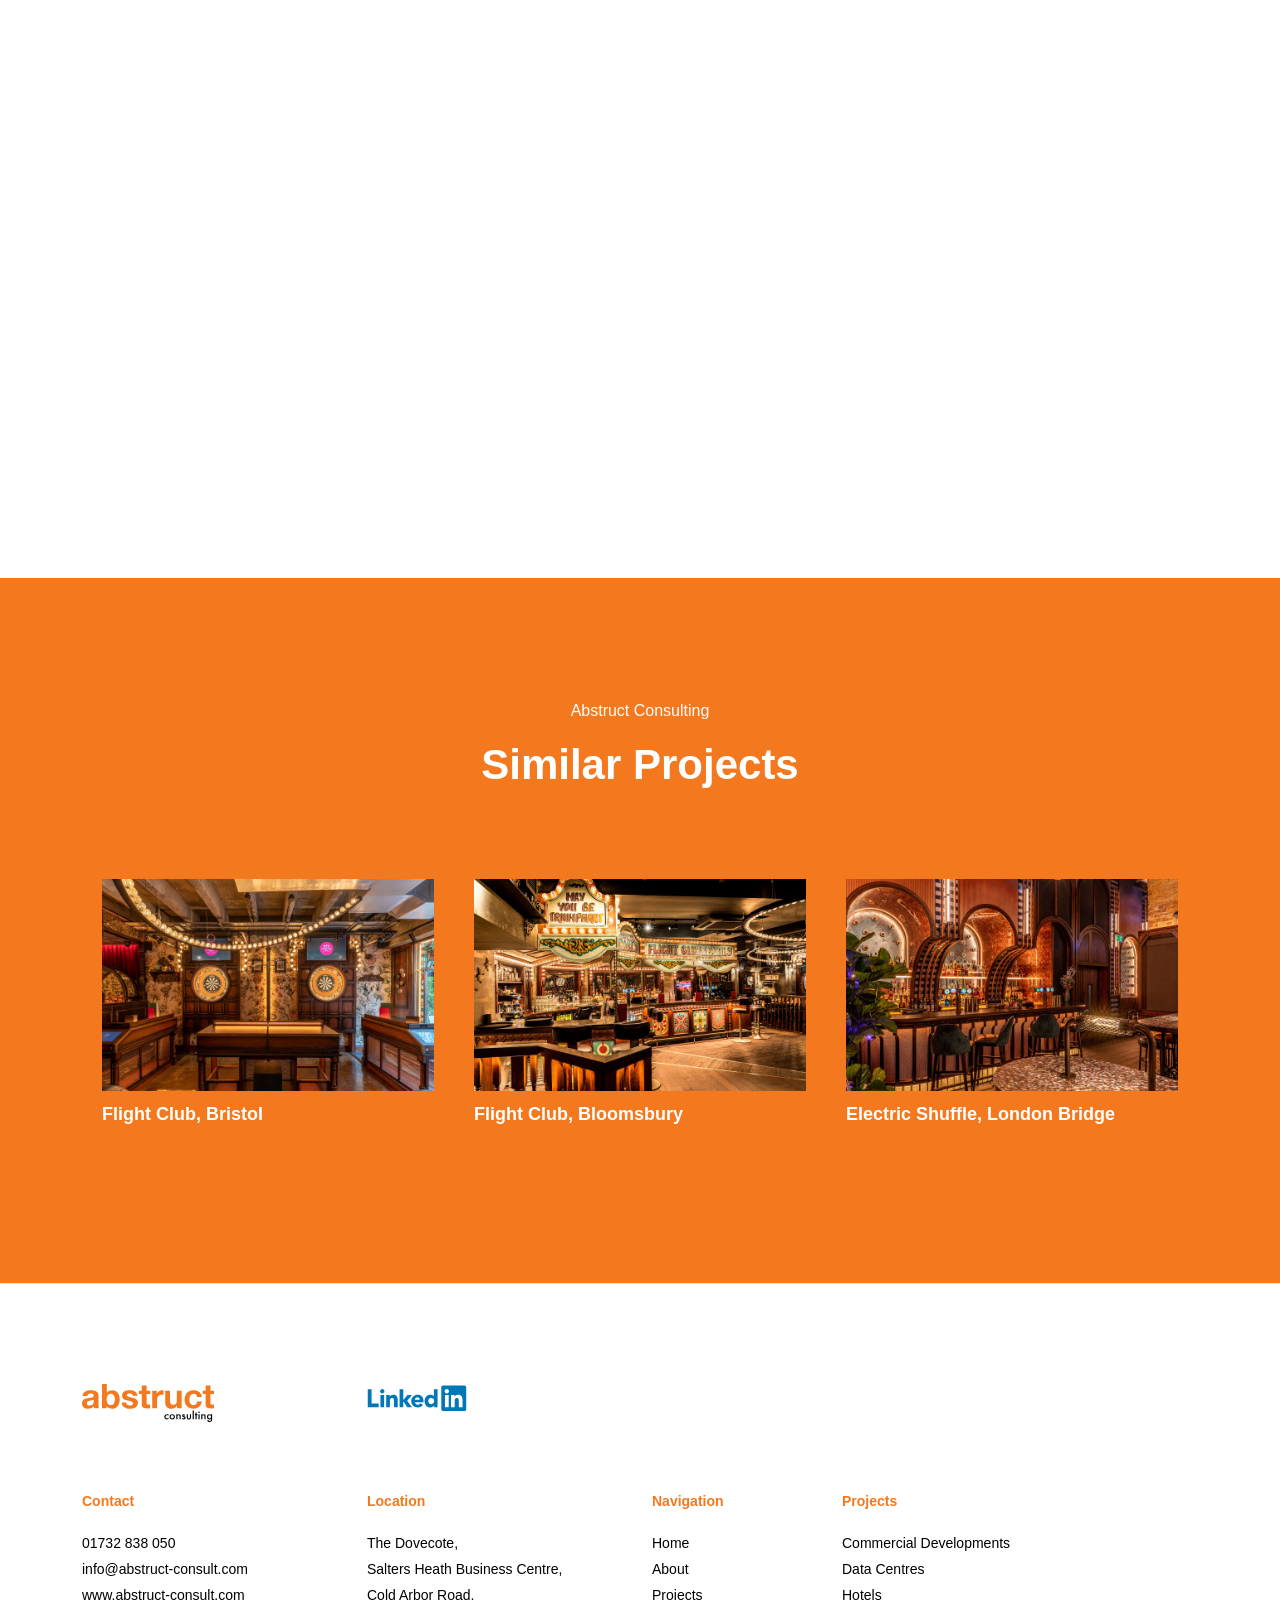
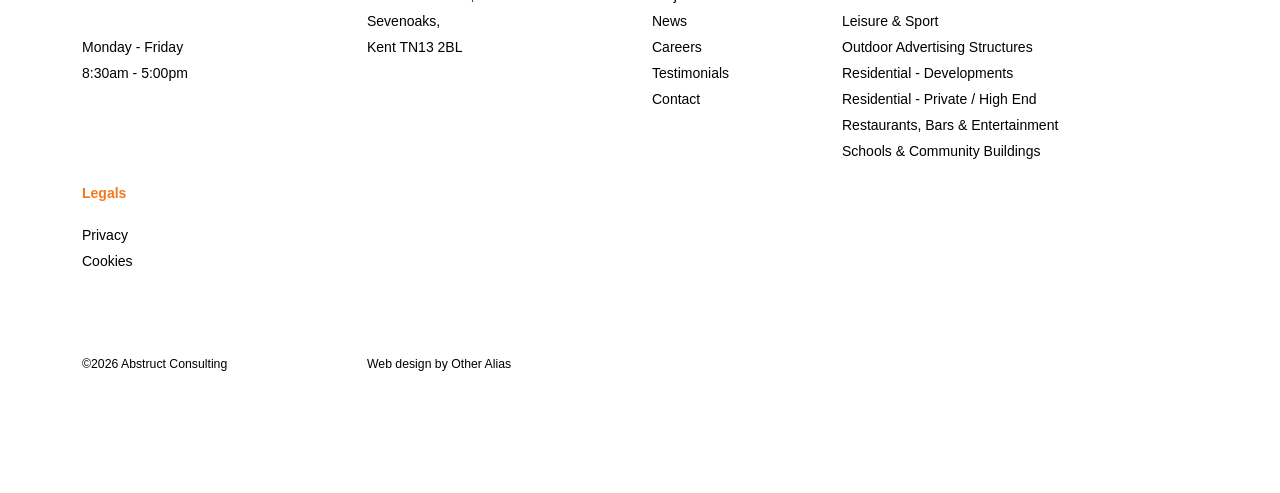
==== commit 85d5b786: "ok" ====
--- a/index.html
+++ b/index.html
@@ -340,14 +340,54 @@
 </section>
 
 
-<div class="container">
-	<div class="row">
-		<div class="col-md-12">
-<iframe width="100%" height="auto" src="https://www.youtube.com/embed/Lmo6R65x7lo?si=hekTamkoslHBhapi" title="YouTube video player" frameborder="0" allow="accelerometer; autoplay; clipboard-write; encrypted-media; gyroscope; picture-in-picture; web-share" referrerpolicy="strict-origin-when-cross-origin" allowfullscreen></iframe>
+
+<section class="bg-white">
+	<div class="container ptm3 pbd2">
+		<div class="row">
+
+			
+
+			
+
+			
+
+			
+
+
+
+			
+
+			
+			<!-- **** YOUTUBE VIDEO **** -->
+			<div class="col-lg-12 pbd3 pbm3 psmn">
+				<div class="embed-container">
+					<iframe src="https://www.youtube.com/embed/Lmo6R65x7lo?si=hekTamkoslHBhapi" title="YouTube video player" frameborder="0" allow="accelerometer; autoplay; clipboard-write; encrypted-media; gyroscope; picture-in-picture; web-share" referrerpolicy="strict-origin-when-cross-origin" allowfullscreen></iframe>
+
+				
+				</div>
+			</div>
+			
+
+
+
+			
+
+
+
+
+
+			
+
+			
+
+			
+
+			
 
 		</div>
 	</div>
-</div>
+</section>
+
 
 
 
